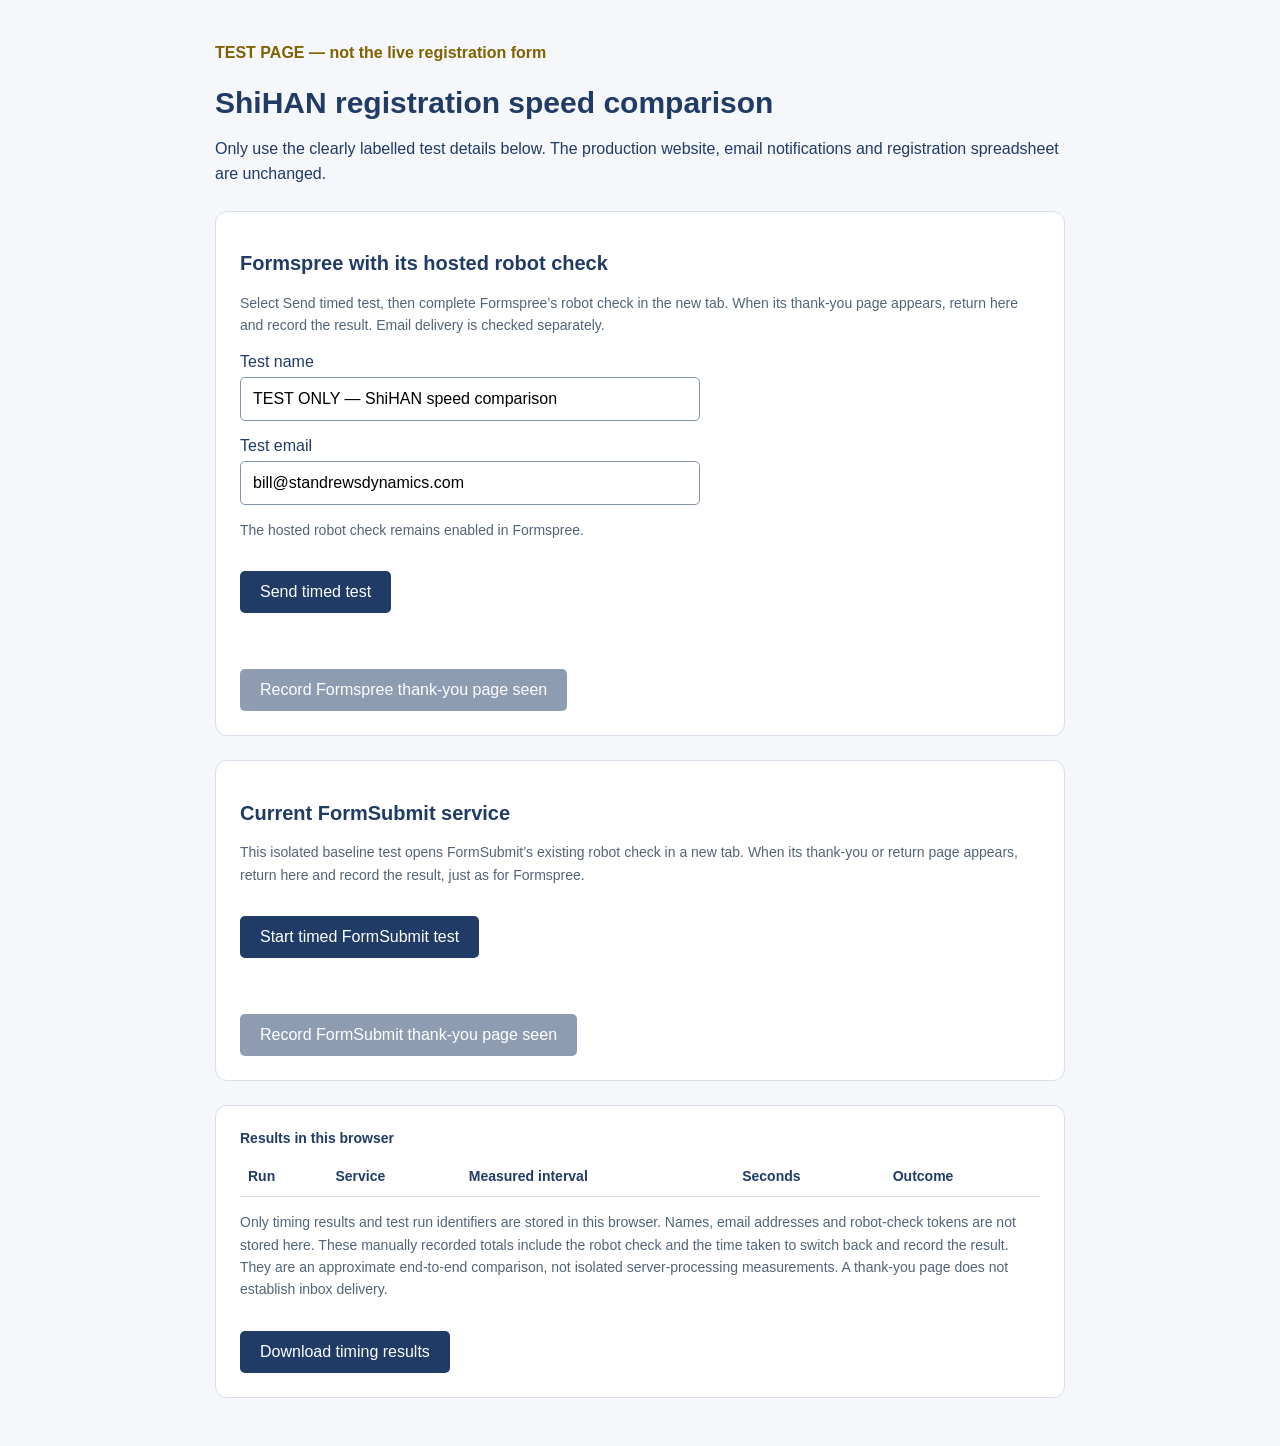
==== registration-speed-test.html @ a909e397 "Add isolated registration speed comparison page; leave live form unchanged" ====
<!doctype html>
<html lang="en">
<head>
<meta charset="utf-8">
<meta name="viewport" content="width=device-width,initial-scale=1">
<meta name="robots" content="noindex,nofollow">
<title>ShiHAN registration speed test</title>
<style>
:root{font-family:Arial,sans-serif;color:#203b66;background:#f5f7fa}*{box-sizing:border-box}body{margin:0;padding:24px}main{max-width:850px;margin:auto}h1{font-size:30px;margin-bottom:12px}h2{font-size:20px}p{line-height:1.6}section{background:white;border:1px solid #d7dfea;border-radius:12px;padding:24px;margin:24px 0}label{display:block;margin:16px 0 6px}input{font:inherit;padding:12px;border:1px solid #8192a8;border-radius:5px;width:100%;max-width:460px}button{font:inherit;background:#203b66;color:white;border:0;border-radius:5px;padding:12px 20px;margin-top:16px;cursor:pointer}button:disabled{opacity:.5;cursor:wait}.note{color:#52647a;font-size:14px}.flag{color:#806200;font-weight:bold}.result{font-weight:bold;min-height:1.5em;margin-top:16px}.trap{display:none}table{border-collapse:collapse;width:100%;font-size:14px}th,td{text-align:left;padding:12px 8px;border-bottom:1px solid #d7dfea}caption{text-align:left;font-weight:bold;margin-bottom:10px}.scroll{overflow:auto}a{color:inherit}.timer{font-variant-numeric:tabular-nums} @media(max-width:500px){body{padding:12px}section{padding:18px}}
</style>
</head>
<body><main>
<p class="flag">TEST PAGE — not the live registration form</p>
<h1>ShiHAN registration speed comparison</h1>
<p>Only use the clearly labelled test details below. The production website, email notifications and registration spreadsheet are unchanged.</p>
<section aria-labelledby="formspree-heading">
<h2 id="formspree-heading">Formspree with its hosted robot check</h2>
<p class="note">Select Send timed test, then complete Formspree’s robot check in the new tab. When its thank-you page appears, return here and record the result. Email delivery is checked separately.</p>
<form id="candidate" method="POST" target="shihan-formspree-test">
<label for="test-name">Test name</label><input id="test-name" name="name" value="TEST ONLY — ShiHAN speed comparison" required maxlength="150">
<label for="test-email">Test email</label><input id="test-email" name="email" type="email" value="bill@standrewsdynamics.com" required>
<input type="hidden" name="subject" value="TEST ONLY — ShiHAN Formspree speed comparison"><input class="trap" type="text" name="_gotcha" tabindex="-1" autocomplete="off" aria-hidden="true">

<p id="setup" class="note">The free test form is being configured. No submission is possible yet.</p>
<button id="candidate-send" disabled>Send timed test</button>
<div id="candidate-result" class="result timer" role="status" aria-live="polite"></div>
</form><button type="button" id="candidate-confirm" disabled>Record Formspree thank-you page seen</button></section>
<section aria-labelledby="baseline-heading">
<h2 id="baseline-heading">Current FormSubmit service</h2>
<p class="note">This isolated baseline test opens FormSubmit’s existing robot check in a new tab. When its thank-you or return page appears, return here and record the result, just as for Formspree.</p>
<form id="baseline" action="https://formsubmit.co/info@shihanputting.com" method="POST" target="shihan-formsubmit-test">
<input type="hidden" name="name" value="TEST ONLY — ShiHAN speed comparison baseline">
<input type="hidden" name="email" value="bill@standrewsdynamics.com">
<input type="hidden" name="_subject" value="TEST ONLY — ShiHAN speed comparison baseline">
<input type="hidden" name="_cc" value="bill@standrewsdynamics.com">
<input type="hidden" name="_template" value="table">
<input type="hidden" name="_url" value="https://www.shihanputting.com/registration-speed-test.html">
<input type="hidden" name="_next" id="baseline-next">
<input class="trap" type="text" name="_honey" tabindex="-1" autocomplete="off" aria-hidden="true">
<button>Start timed FormSubmit test</button>
<div id="baseline-result" class="result timer" role="status" aria-live="polite"></div>
</form><button type="button" id="baseline-confirm" disabled>Record FormSubmit thank-you page seen</button></section>
<section><div class="scroll"><table><caption>Results in this browser</caption><thead><tr><th>Run</th><th>Service</th><th>Measured interval</th><th>Seconds</th><th>Outcome</th></tr></thead><tbody id="results"></tbody></table></div><p class="note">Only timing results and test run identifiers are stored in this browser. Names, email addresses and robot-check tokens are not stored here. These manually recorded totals include the robot check and the time taken to switch back and record the result. They are an approximate end-to-end comparison, not isolated server-processing measurements. A thank-you page does not establish inbox delivery.</p><button id="download" type="button">Download timing results</button></section>
</main><script>
/* Public form endpoint only; no account credentials or CAPTCHA secret. */
const CONFIG={endpoint:'https://formspree.io/f/mnpdpkpe'};
const storageKey='shihan-registration-speed-hosted-results-v1';
let rows=[];try{rows=JSON.parse(localStorage.getItem(storageKey)||'[]');if(!Array.isArray(rows))rows=[];}catch{rows=[];}
function render(){const body=document.getElementById('results');body.replaceChildren();for(const r of rows){const tr=document.createElement('tr');for(const v of [r.id,r.service,r.interval,r.seconds,r.outcome]){const td=document.createElement('td');td.textContent=String(v);tr.append(td);}body.append(tr);}}
function record(r){rows.push(r);try{localStorage.setItem(storageKey,JSON.stringify(rows));}catch{}render();}
function runId(){return new Date().toISOString().replace(/[:.]/g,'-');}
render();
const baseline=document.getElementById('baseline');
document.getElementById('baseline-next').value=new URL('registration-speed-test.html?baseline_return=1',location.href).href;
if(new URLSearchParams(location.search).get('baseline_return')==='1')document.getElementById('baseline-result').textContent='FormSubmit returned to this page. Record the result in the original test tab.';
const pending={};
function wire(formId,service){const form=document.getElementById(formId),button=document.getElementById(formId+'-confirm'),result=document.getElementById(formId+'-result');
form.addEventListener('submit',e=>{if(!form.reportValidity()){e.preventDefault();return;}const id=runId();pending[formId]={id,started:Date.now()};for(const [name,value] of Object.entries({test_run:id,test_started_at:new Date().toISOString()})){let field=form.querySelector('[name="'+name+'"]');if(!field){field=document.createElement('input');field.type='hidden';field.name=name;form.append(field);}field.value=value;}button.disabled=false;result.textContent='Test started. Complete the hosted robot check, then return and record the thank-you page.';});
button.addEventListener('click',()=>{const p=pending[formId];if(!p)return;const seconds=((Date.now()-p.started)/1000).toFixed(2);record({id:p.id,service,interval:'Submit → manually recorded thank-you (includes robot check)',seconds,outcome:'Thank-you page reported',startedAt:new Date(p.started).toISOString(),confirmedAt:new Date().toISOString()});result.textContent='Recorded '+seconds+' seconds including the robot check and time to return here. Inbox delivery still needs verification.';button.disabled=true;delete pending[formId];});}
wire('candidate','Formspree');wire('baseline','FormSubmit');
if(/^https:\/\/formspree\.io\/f\/[a-zA-Z0-9]+$/.test(CONFIG.endpoint)){document.getElementById('candidate').action=CONFIG.endpoint;document.getElementById('candidate-send').disabled=false;document.getElementById('setup').textContent='The hosted robot check remains enabled in Formspree.';}else{document.getElementById('candidate').addEventListener('submit',e=>e.preventDefault());}
document.getElementById('download').addEventListener('click',()=>{const columns=['id','service','interval','seconds','outcome','startedAt','confirmedAt'];const csv=[columns,...rows.map(r=>columns.map(c=>r[c]||''))].map(row=>row.map(v=>'"'+String(v).replaceAll('"','""')+'"').join(',')).join('\r\n');const url=URL.createObjectURL(new Blob([csv],{type:'text/csv;charset=utf-8'}));const a=document.createElement('a');a.href=url;a.download='shihan-registration-speed-results.csv';a.click();URL.revokeObjectURL(url);});
</script></body></html>
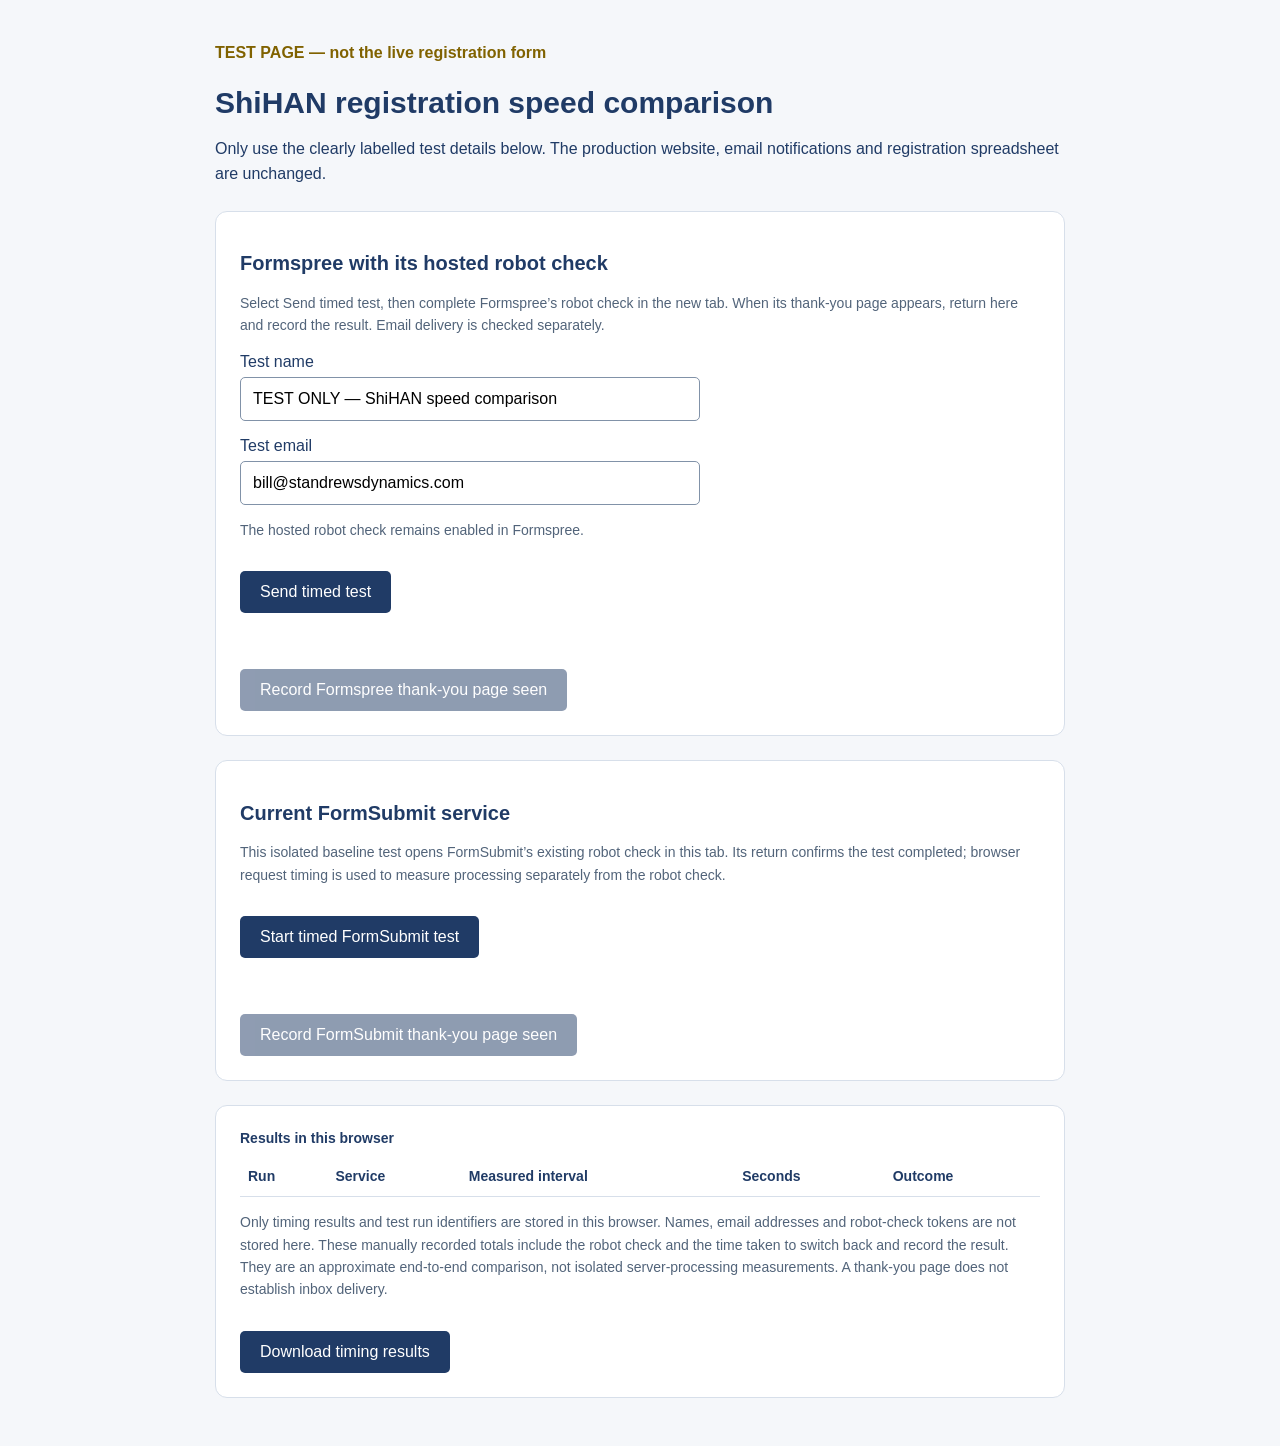
==== commit 4df2bccc: "Keep isolated baseline speed test in the same tab for timing" ====
--- a/registration-speed-test.html
+++ b/registration-speed-test.html
@@ -27,8 +27,8 @@
 </form><button type="button" id="candidate-confirm" disabled>Record Formspree thank-you page seen</button></section>
 <section aria-labelledby="baseline-heading">
 <h2 id="baseline-heading">Current FormSubmit service</h2>
-<p class="note">This isolated baseline test opens FormSubmit’s existing robot check in a new tab. When its thank-you or return page appears, return here and record the result, just as for Formspree.</p>
-<form id="baseline" action="https://formsubmit.co/info@shihanputting.com" method="POST" target="shihan-formsubmit-test">
+<p class="note">This isolated baseline test opens FormSubmit’s existing robot check in this tab. Its return confirms the test completed; browser request timing is used to measure processing separately from the robot check.</p>
+<form id="baseline" action="https://formsubmit.co/info@shihanputting.com" method="POST" target="_self">
 <input type="hidden" name="name" value="TEST ONLY — ShiHAN speed comparison baseline">
 <input type="hidden" name="email" value="bill@standrewsdynamics.com">
 <input type="hidden" name="_subject" value="TEST ONLY — ShiHAN speed comparison baseline">
@@ -52,10 +52,10 @@
 render();
 const baseline=document.getElementById('baseline');
 document.getElementById('baseline-next').value=new URL('registration-speed-test.html?baseline_return=1',location.href).href;
-if(new URLSearchParams(location.search).get('baseline_return')==='1')document.getElementById('baseline-result').textContent='FormSubmit returned to this page. Record the result in the original test tab.';
+if(new URLSearchParams(location.search).get('baseline_return')==='1'){try{const p=JSON.parse(sessionStorage.getItem('shihan-speed-baseline-pending')||'null');if(p){const seconds=((Date.now()-p.started)/1000).toFixed(2);record({id:p.id,service:'FormSubmit',interval:'Submit → return (includes robot check)',seconds,outcome:'Returned from service',startedAt:new Date(p.started).toISOString(),confirmedAt:new Date().toISOString()});document.getElementById('baseline-result').textContent='Returned after '+seconds+' seconds, including the robot check. Processing-only time is measured in the browser network log.';sessionStorage.removeItem('shihan-speed-baseline-pending');}}catch{}}
 const pending={};
 function wire(formId,service){const form=document.getElementById(formId),button=document.getElementById(formId+'-confirm'),result=document.getElementById(formId+'-result');
-form.addEventListener('submit',e=>{if(!form.reportValidity()){e.preventDefault();return;}const id=runId();pending[formId]={id,started:Date.now()};for(const [name,value] of Object.entries({test_run:id,test_started_at:new Date().toISOString()})){let field=form.querySelector('[name="'+name+'"]');if(!field){field=document.createElement('input');field.type='hidden';field.name=name;form.append(field);}field.value=value;}button.disabled=false;result.textContent='Test started. Complete the hosted robot check, then return and record the thank-you page.';});
+form.addEventListener('submit',e=>{if(!form.reportValidity()){e.preventDefault();return;}const id=runId();pending[formId]={id,started:Date.now()};if(formId==='baseline'){try{sessionStorage.setItem('shihan-speed-baseline-pending',JSON.stringify(pending[formId]));}catch{}}for(const [name,value] of Object.entries({test_run:id,test_started_at:new Date().toISOString()})){let field=form.querySelector('[name="'+name+'"]');if(!field){field=document.createElement('input');field.type='hidden';field.name=name;form.append(field);}field.value=value;}button.disabled=false;result.textContent='Test started. Complete the hosted robot check, then return and record the thank-you page.';});
 button.addEventListener('click',()=>{const p=pending[formId];if(!p)return;const seconds=((Date.now()-p.started)/1000).toFixed(2);record({id:p.id,service,interval:'Submit → manually recorded thank-you (includes robot check)',seconds,outcome:'Thank-you page reported',startedAt:new Date(p.started).toISOString(),confirmedAt:new Date().toISOString()});result.textContent='Recorded '+seconds+' seconds including the robot check and time to return here. Inbox delivery still needs verification.';button.disabled=true;delete pending[formId];});}
 wire('candidate','Formspree');wire('baseline','FormSubmit');
 if(/^https:\/\/formspree\.io\/f\/[a-zA-Z0-9]+$/.test(CONFIG.endpoint)){document.getElementById('candidate').action=CONFIG.endpoint;document.getElementById('candidate-send').disabled=false;document.getElementById('setup').textContent='The hosted robot check remains enabled in Formspree.';}else{document.getElementById('candidate').addEventListener('submit',e=>e.preventDefault());}
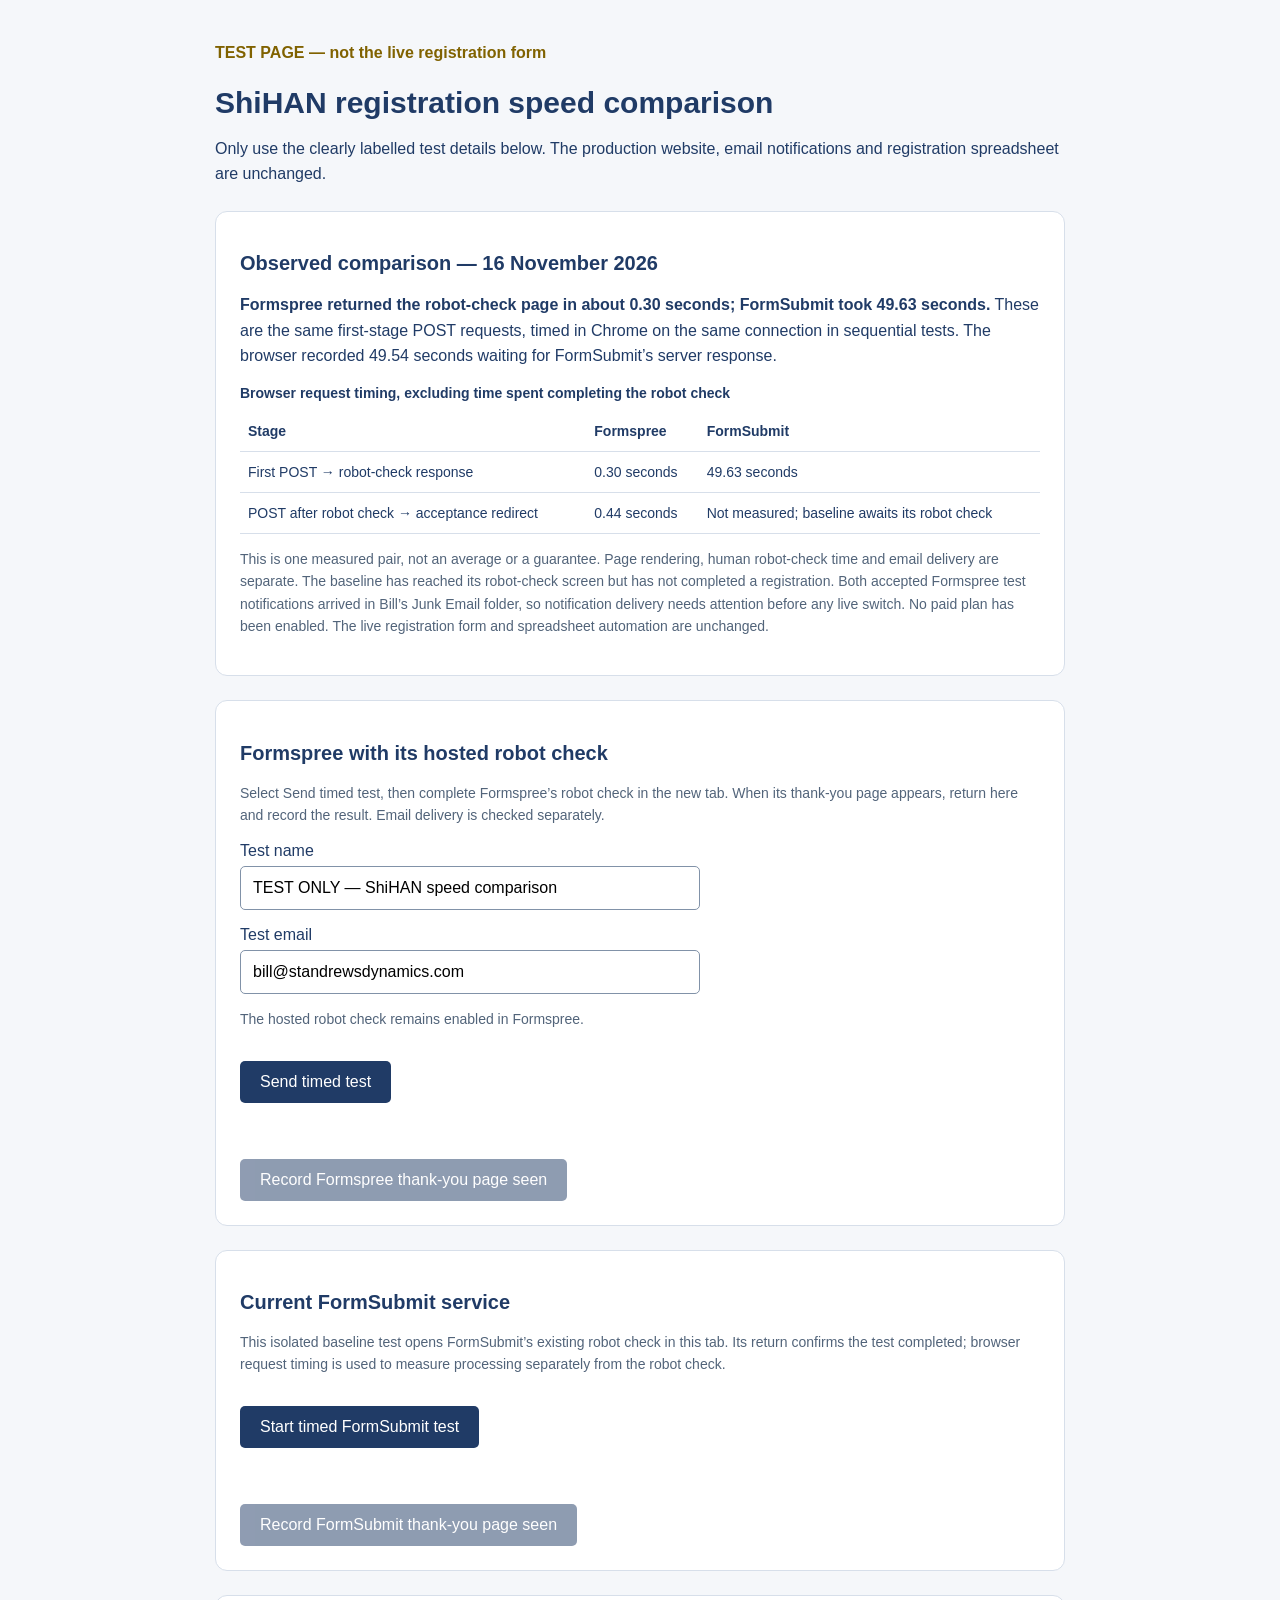
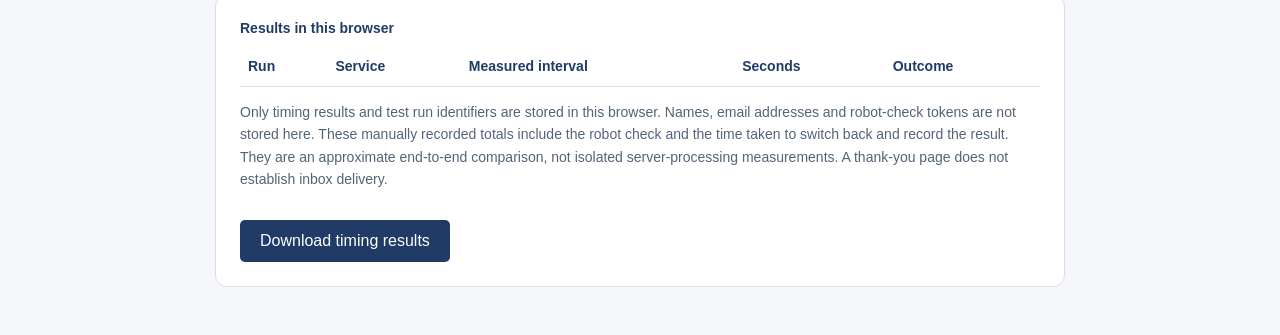
==== commit 33b95009: "Record measured first-stage registration comparison on isolated test page" ====
--- a/registration-speed-test.html
+++ b/registration-speed-test.html
@@ -13,6 +13,12 @@
 <p class="flag">TEST PAGE — not the live registration form</p>
 <h1>ShiHAN registration speed comparison</h1>
 <p>Only use the clearly labelled test details below. The production website, email notifications and registration spreadsheet are unchanged.</p>
+<section aria-labelledby="observed-heading">
+<h2 id="observed-heading">Observed comparison — 16 November 2026</h2>
+<p><strong>Formspree returned the robot-check page in about 0.30 seconds; FormSubmit took 49.63 seconds.</strong> These are the same first-stage POST requests, timed in Chrome on the same connection in sequential tests. The browser recorded 49.54 seconds waiting for FormSubmit’s server response.</p>
+<div class="scroll"><table><caption>Browser request timing, excluding time spent completing the robot check</caption><thead><tr><th>Stage</th><th>Formspree</th><th>FormSubmit</th></tr></thead><tbody><tr><td>First POST → robot-check response</td><td>0.30 seconds</td><td>49.63 seconds</td></tr><tr><td>POST after robot check → acceptance redirect</td><td>0.44 seconds</td><td>Not measured; baseline awaits its robot check</td></tr></tbody></table></div>
+<p class="note">This is one measured pair, not an average or a guarantee. Page rendering, human robot-check time and email delivery are separate. The baseline has reached its robot-check screen but has not completed a registration. Both accepted Formspree test notifications arrived in Bill’s Junk Email folder, so notification delivery needs attention before any live switch. No paid plan has been enabled. The live registration form and spreadsheet automation are unchanged.</p>
+</section>
 <section aria-labelledby="formspree-heading">
 <h2 id="formspree-heading">Formspree with its hosted robot check</h2>
 <p class="note">Select Send timed test, then complete Formspree’s robot check in the new tab. When its thank-you page appears, return here and record the result. Email delivery is checked separately.</p>
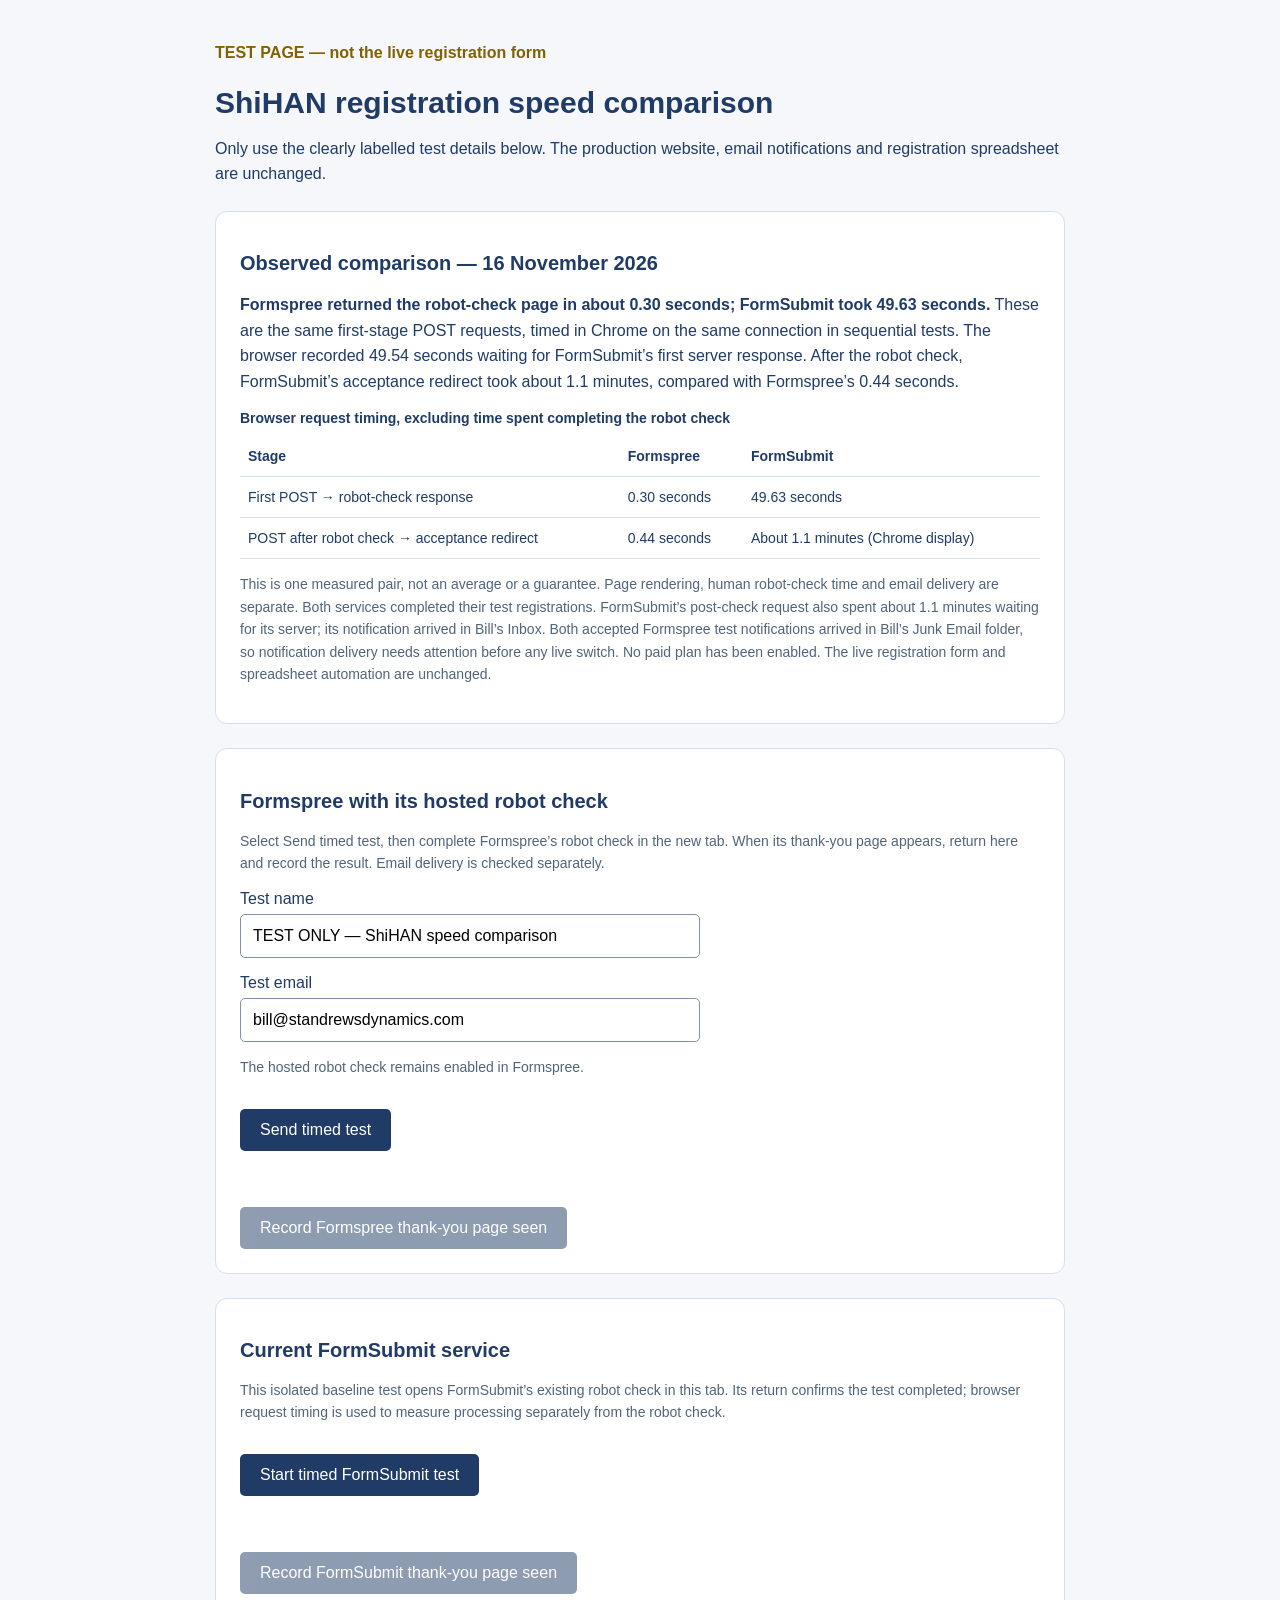
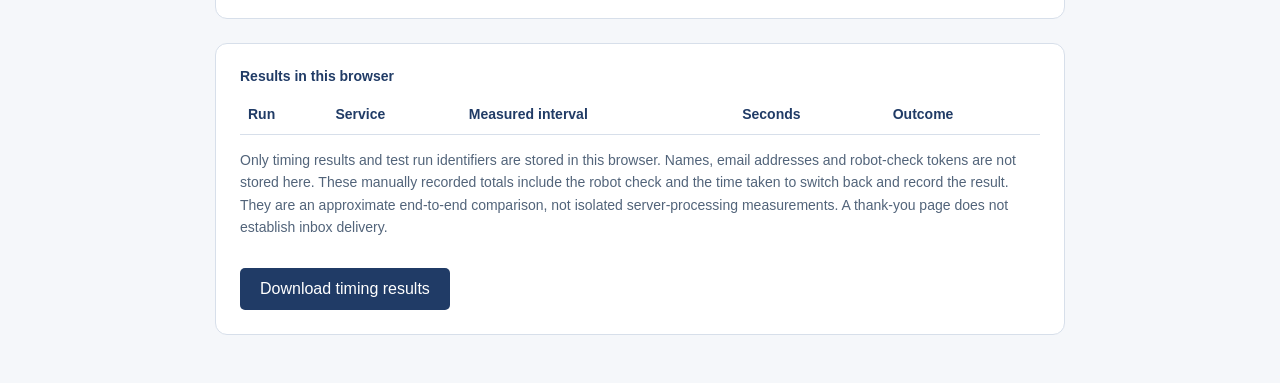
==== commit 12492a85: "Complete isolated comparison with FormSubmit post-CAPTCHA timing" ====
--- a/registration-speed-test.html
+++ b/registration-speed-test.html
@@ -15,9 +15,9 @@
 <p>Only use the clearly labelled test details below. The production website, email notifications and registration spreadsheet are unchanged.</p>
 <section aria-labelledby="observed-heading">
 <h2 id="observed-heading">Observed comparison — 16 November 2026</h2>
-<p><strong>Formspree returned the robot-check page in about 0.30 seconds; FormSubmit took 49.63 seconds.</strong> These are the same first-stage POST requests, timed in Chrome on the same connection in sequential tests. The browser recorded 49.54 seconds waiting for FormSubmit’s server response.</p>
-<div class="scroll"><table><caption>Browser request timing, excluding time spent completing the robot check</caption><thead><tr><th>Stage</th><th>Formspree</th><th>FormSubmit</th></tr></thead><tbody><tr><td>First POST → robot-check response</td><td>0.30 seconds</td><td>49.63 seconds</td></tr><tr><td>POST after robot check → acceptance redirect</td><td>0.44 seconds</td><td>Not measured; baseline awaits its robot check</td></tr></tbody></table></div>
-<p class="note">This is one measured pair, not an average or a guarantee. Page rendering, human robot-check time and email delivery are separate. The baseline has reached its robot-check screen but has not completed a registration. Both accepted Formspree test notifications arrived in Bill’s Junk Email folder, so notification delivery needs attention before any live switch. No paid plan has been enabled. The live registration form and spreadsheet automation are unchanged.</p>
+<p><strong>Formspree returned the robot-check page in about 0.30 seconds; FormSubmit took 49.63 seconds.</strong> These are the same first-stage POST requests, timed in Chrome on the same connection in sequential tests. The browser recorded 49.54 seconds waiting for FormSubmit’s first server response. After the robot check, FormSubmit’s acceptance redirect took about 1.1 minutes, compared with Formspree’s 0.44 seconds.</p>
+<div class="scroll"><table><caption>Browser request timing, excluding time spent completing the robot check</caption><thead><tr><th>Stage</th><th>Formspree</th><th>FormSubmit</th></tr></thead><tbody><tr><td>First POST → robot-check response</td><td>0.30 seconds</td><td>49.63 seconds</td></tr><tr><td>POST after robot check → acceptance redirect</td><td>0.44 seconds</td><td>About 1.1 minutes (Chrome display)</td></tr></tbody></table></div>
+<p class="note">This is one measured pair, not an average or a guarantee. Page rendering, human robot-check time and email delivery are separate. Both services completed their test registrations. FormSubmit’s post-check request also spent about 1.1 minutes waiting for its server; its notification arrived in Bill’s Inbox. Both accepted Formspree test notifications arrived in Bill’s Junk Email folder, so notification delivery needs attention before any live switch. No paid plan has been enabled. The live registration form and spreadsheet automation are unchanged.</p>
 </section>
 <section aria-labelledby="formspree-heading">
 <h2 id="formspree-heading">Formspree with its hosted robot check</h2>
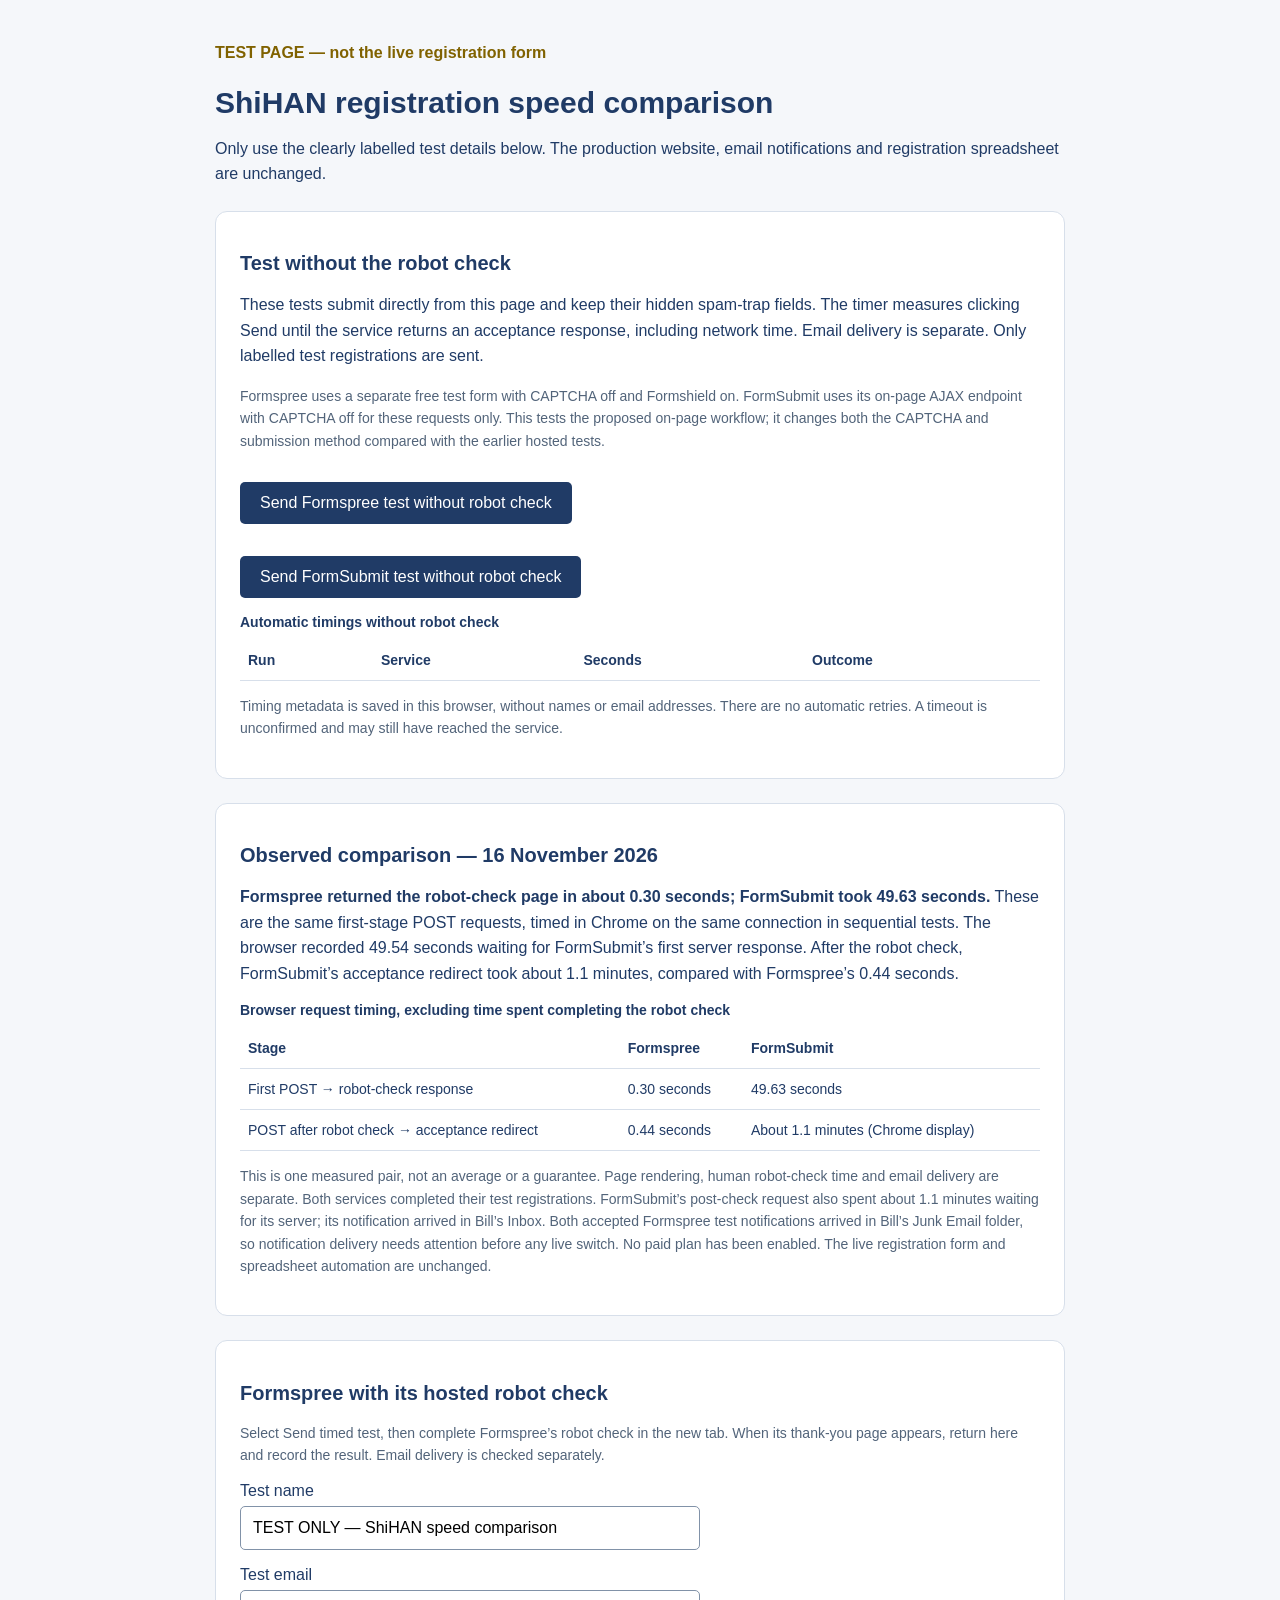
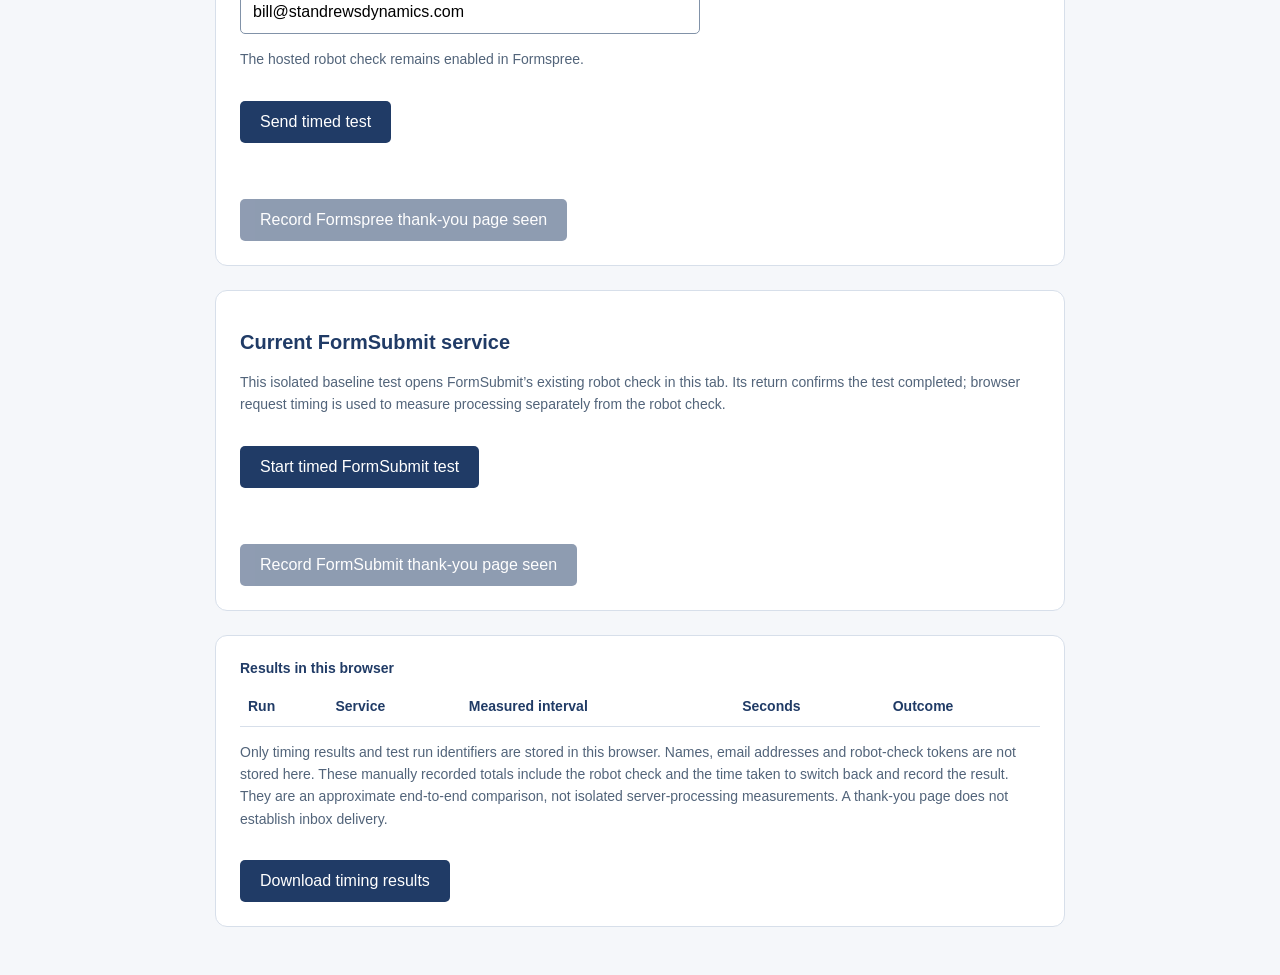
==== commit 73a22329: "Add isolated no-CAPTCHA timed tests with honeypots retained" ====
--- a/registration-speed-test.html
+++ b/registration-speed-test.html
@@ -13,6 +13,15 @@
 <p class="flag">TEST PAGE — not the live registration form</p>
 <h1>ShiHAN registration speed comparison</h1>
 <p>Only use the clearly labelled test details below. The production website, email notifications and registration spreadsheet are unchanged.</p>
+<section aria-labelledby="no-robot-heading">
+<h2 id="no-robot-heading">Test without the robot check</h2>
+<p>These tests submit directly from this page and keep their hidden spam-trap fields. The timer measures clicking Send until the service returns an acceptance response, including network time. Email delivery is separate. Only labelled test registrations are sent.</p>
+<p class="note">Formspree uses a separate free test form with CAPTCHA off and Formshield on. FormSubmit uses its on-page AJAX endpoint with CAPTCHA off for these requests only. This tests the proposed on-page workflow; it changes both the CAPTCHA and submission method compared with the earlier hosted tests.</p>
+<form id="no-robot-formspree"><input type="hidden" name="name" value="TEST ONLY — ShiHAN no-robot speed comparison"><input type="hidden" name="email" value="bill@standrewsdynamics.com"><input type="hidden" name="subject" value="TEST ONLY — ShiHAN no-robot speed comparison"><input class="trap" type="text" name="_gotcha" tabindex="-1" autocomplete="off" aria-hidden="true"><button>Send Formspree test without robot check</button><p id="no-robot-formspree-status" role="status" aria-live="polite"></p></form>
+<form id="no-robot-formsubmit"><input type="hidden" name="name" value="TEST ONLY — ShiHAN no-robot speed comparison"><input type="hidden" name="email" value="bill@standrewsdynamics.com"><input type="hidden" name="_subject" value="TEST ONLY — ShiHAN no-robot speed comparison"><input type="hidden" name="_cc" value="bill@standrewsdynamics.com"><input type="hidden" name="_captcha" value="false"><input type="hidden" name="_template" value="table"><input type="hidden" name="_url" value="https://www.shihanputting.com/registration-speed-test.html"><input class="trap" type="text" name="_honey" tabindex="-1" autocomplete="off" aria-hidden="true"><button>Send FormSubmit test without robot check</button><p id="no-robot-formsubmit-status" role="status" aria-live="polite"></p></form>
+<div class="scroll"><table><caption>Automatic timings without robot check</caption><thead><tr><th>Run</th><th>Service</th><th>Seconds</th><th>Outcome</th></tr></thead><tbody id="no-robot-results"></tbody></table></div>
+<p class="note">Timing metadata is saved in this browser, without names or email addresses. There are no automatic retries. A timeout is unconfirmed and may still have reached the service.</p>
+</section>
 <section aria-labelledby="observed-heading">
 <h2 id="observed-heading">Observed comparison — 16 November 2026</h2>
 <p><strong>Formspree returned the robot-check page in about 0.30 seconds; FormSubmit took 49.63 seconds.</strong> These are the same first-stage POST requests, timed in Chrome on the same connection in sequential tests. The browser recorded 49.54 seconds waiting for FormSubmit’s first server response. After the robot check, FormSubmit’s acceptance redirect took about 1.1 minutes, compared with Formspree’s 0.44 seconds.</p>
@@ -66,4 +75,17 @@
 wire('candidate','Formspree');wire('baseline','FormSubmit');
 if(/^https:\/\/formspree\.io\/f\/[a-zA-Z0-9]+$/.test(CONFIG.endpoint)){document.getElementById('candidate').action=CONFIG.endpoint;document.getElementById('candidate-send').disabled=false;document.getElementById('setup').textContent='The hosted robot check remains enabled in Formspree.';}else{document.getElementById('candidate').addEventListener('submit',e=>e.preventDefault());}
 document.getElementById('download').addEventListener('click',()=>{const columns=['id','service','interval','seconds','outcome','startedAt','confirmedAt'];const csv=[columns,...rows.map(r=>columns.map(c=>r[c]||''))].map(row=>row.map(v=>'"'+String(v).replaceAll('"','""')+'"').join(',')).join('\r\n');const url=URL.createObjectURL(new Blob([csv],{type:'text/csv;charset=utf-8'}));const a=document.createElement('a');a.href=url;a.download='shihan-registration-speed-results.csv';a.click();URL.revokeObjectURL(url);});
+</script><script>
+(()=>{
+const key='shihan-no-robot-speed-v1';let results=[];try{results=JSON.parse(localStorage.getItem(key)||'[]');if(!Array.isArray(results))results=[];}catch{}
+function render(){const body=document.getElementById('no-robot-results');body.replaceChildren();for(const r of results){const tr=document.createElement('tr');for(const v of [r.id,r.service,r.seconds,r.outcome]){const td=document.createElement('td');td.textContent=String(v);tr.append(td);}body.append(tr);}}
+render();
+for(const [service,endpoint] of [['formspree','https://formspree.io/f/xeagabdg'],['formsubmit','https://formsubmit.co/ajax/info@shihanputting.com']]){
+const form=document.getElementById('no-robot-'+service);form.addEventListener('submit',async e=>{
+e.preventDefault();const status=document.getElementById(form.id+'-status'),buttons=document.querySelectorAll('#no-robot-formspree button,#no-robot-formsubmit button');buttons.forEach(b=>b.disabled=true);
+const id=new Date().toISOString(),body=new URLSearchParams(new FormData(form));body.set('test_run',id);body.set('test_started_at',id);
+const controller=new AbortController(),start=performance.now();const clock=setInterval(()=>{status.textContent='Waiting for acceptance… '+((performance.now()-start)/1000).toFixed(1)+' seconds';},100);const timeout=setTimeout(()=>controller.abort(),180000);
+let outcome='Unconfirmed',httpStatus=null;try{const response=await fetch(endpoint,{method:'POST',headers:{Accept:'application/json'},body,signal:controller.signal});httpStatus=response.status;const data=await response.json();const accepted=response.ok&&(service==='formspree'?data.ok===true:(data.success===true||data.success==='true'));outcome=accepted?'Accepted':('Not accepted (HTTP '+response.status+')');}catch(error){outcome=error.name==='AbortError'?'Unconfirmed — 180-second timeout':'Unconfirmed — connection or response error';}finally{clearInterval(clock);clearTimeout(timeout);const seconds=((performance.now()-start)/1000).toFixed(3);results.push({id,service,seconds,outcome,httpStatus});try{localStorage.setItem(key,JSON.stringify(results));}catch{}render();status.textContent=outcome+' after '+seconds+' seconds. Inbox delivery is checked separately.';buttons.forEach(b=>b.disabled=false);}
+});}
+})();
 </script></body></html>
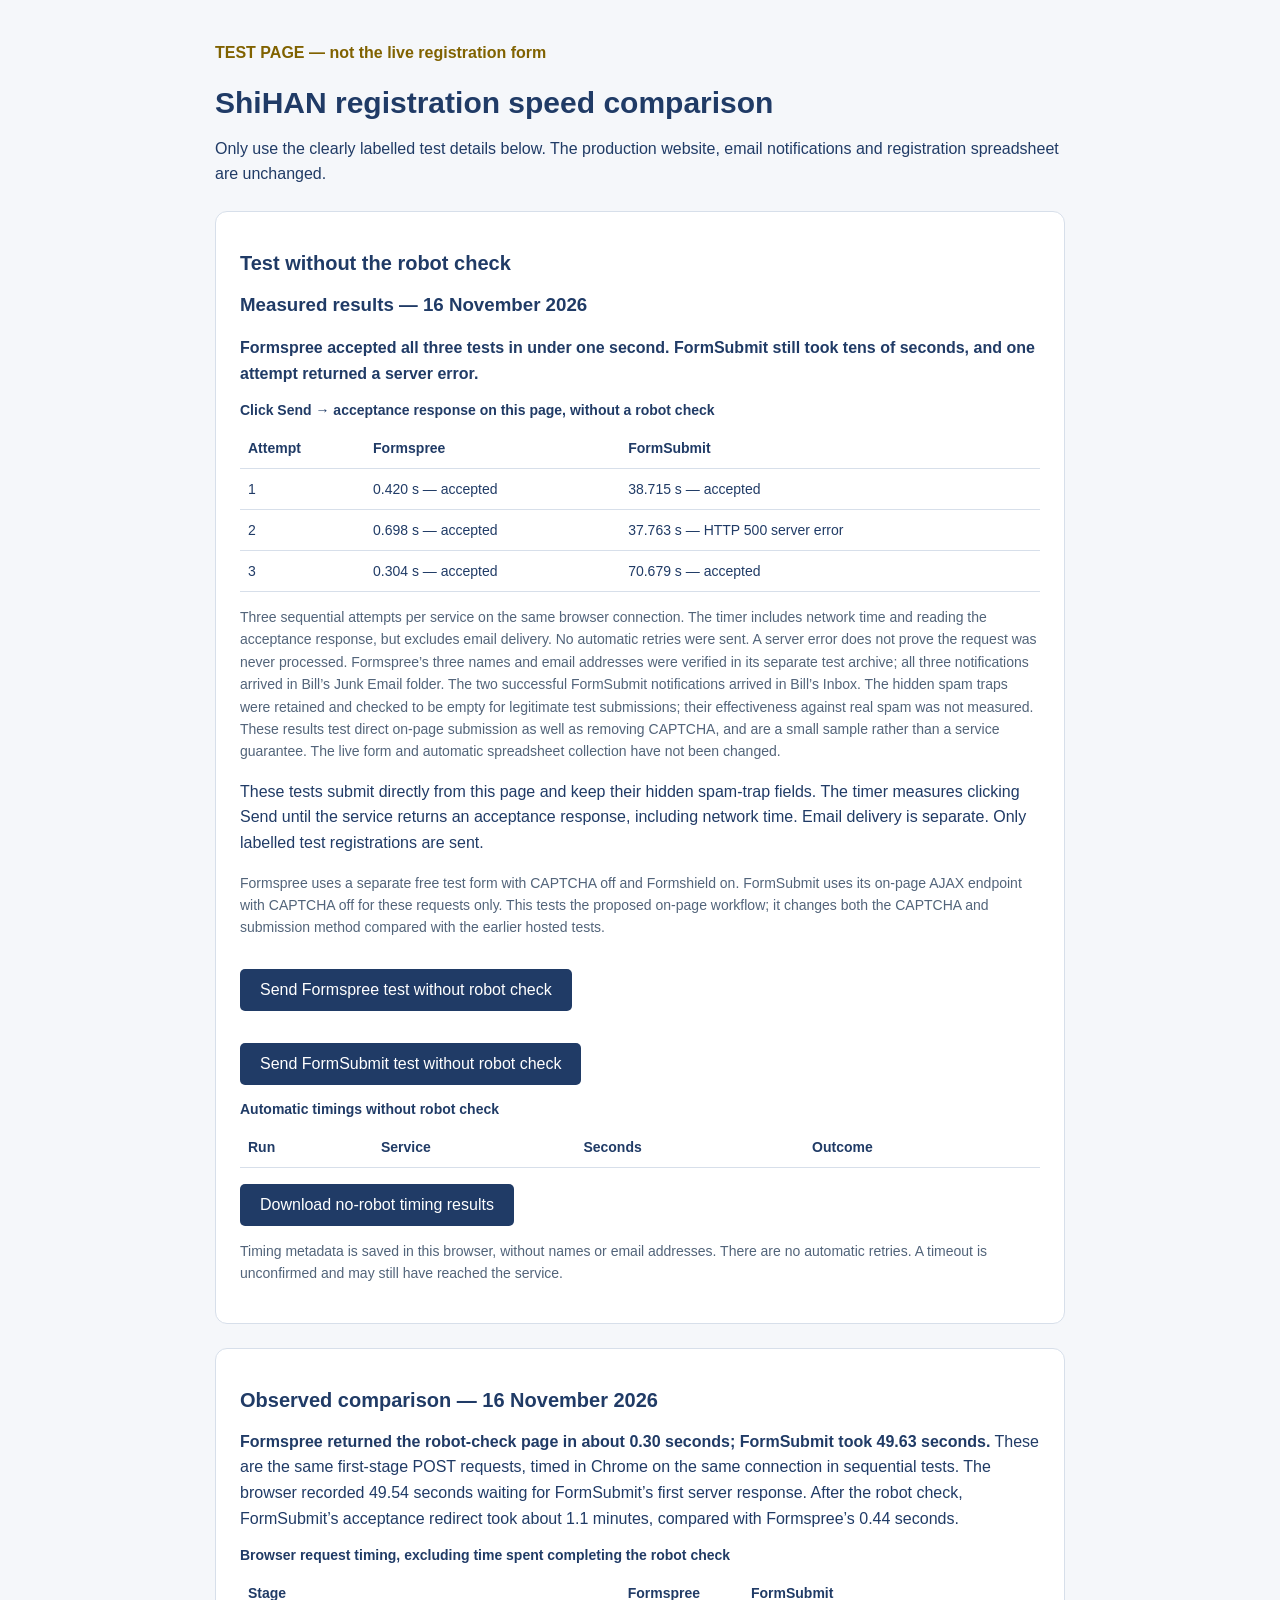
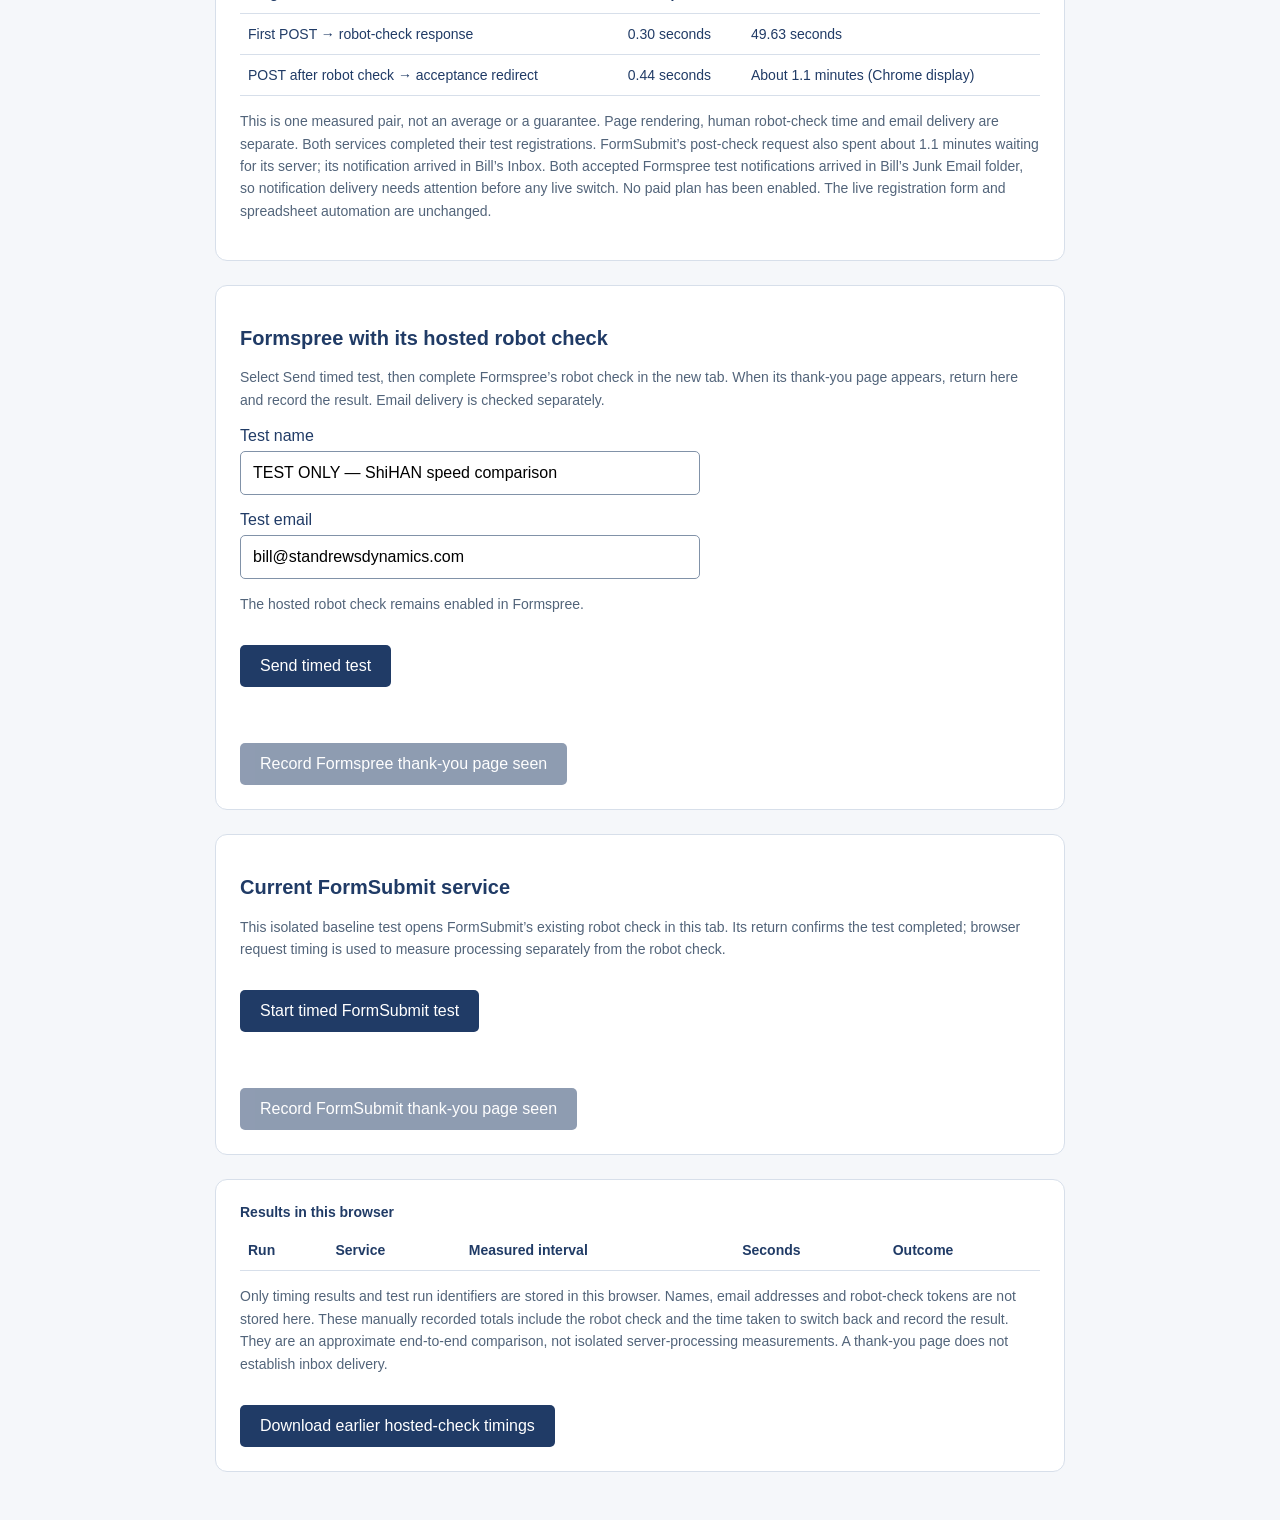
==== commit 6416edde: "Record six no-CAPTCHA timing results and preserve production registration" ====
--- a/registration-speed-test.html
+++ b/registration-speed-test.html
@@ -15,12 +15,13 @@
 <p>Only use the clearly labelled test details below. The production website, email notifications and registration spreadsheet are unchanged.</p>
 <section aria-labelledby="no-robot-heading">
 <h2 id="no-robot-heading">Test without the robot check</h2>
+<div id="no-robot-observed"><h3>Measured results — 16 November 2026</h3><p><strong>Formspree accepted all three tests in under one second. FormSubmit still took tens of seconds, and one attempt returned a server error.</strong></p><div class="scroll"><table><caption>Click Send → acceptance response on this page, without a robot check</caption><thead><tr><th>Attempt</th><th>Formspree</th><th>FormSubmit</th></tr></thead><tbody><tr><td>1</td><td>0.420 s — accepted</td><td>38.715 s — accepted</td></tr><tr><td>2</td><td>0.698 s — accepted</td><td>37.763 s — HTTP 500 server error</td></tr><tr><td>3</td><td>0.304 s — accepted</td><td>70.679 s — accepted</td></tr></tbody></table></div><p class="note">Three sequential attempts per service on the same browser connection. The timer includes network time and reading the acceptance response, but excludes email delivery. No automatic retries were sent. A server error does not prove the request was never processed. Formspree’s three names and email addresses were verified in its separate test archive; all three notifications arrived in Bill’s Junk Email folder. The two successful FormSubmit notifications arrived in Bill’s Inbox. The hidden spam traps were retained and checked to be empty for legitimate test submissions; their effectiveness against real spam was not measured. These results test direct on-page submission as well as removing CAPTCHA, and are a small sample rather than a service guarantee. The live form and automatic spreadsheet collection have not been changed.</p></div>
 <p>These tests submit directly from this page and keep their hidden spam-trap fields. The timer measures clicking Send until the service returns an acceptance response, including network time. Email delivery is separate. Only labelled test registrations are sent.</p>
 <p class="note">Formspree uses a separate free test form with CAPTCHA off and Formshield on. FormSubmit uses its on-page AJAX endpoint with CAPTCHA off for these requests only. This tests the proposed on-page workflow; it changes both the CAPTCHA and submission method compared with the earlier hosted tests.</p>
 <form id="no-robot-formspree"><input type="hidden" name="name" value="TEST ONLY — ShiHAN no-robot speed comparison"><input type="hidden" name="email" value="bill@standrewsdynamics.com"><input type="hidden" name="subject" value="TEST ONLY — ShiHAN no-robot speed comparison"><input class="trap" type="text" name="_gotcha" tabindex="-1" autocomplete="off" aria-hidden="true"><button>Send Formspree test without robot check</button><p id="no-robot-formspree-status" role="status" aria-live="polite"></p></form>
 <form id="no-robot-formsubmit"><input type="hidden" name="name" value="TEST ONLY — ShiHAN no-robot speed comparison"><input type="hidden" name="email" value="bill@standrewsdynamics.com"><input type="hidden" name="_subject" value="TEST ONLY — ShiHAN no-robot speed comparison"><input type="hidden" name="_cc" value="bill@standrewsdynamics.com"><input type="hidden" name="_captcha" value="false"><input type="hidden" name="_template" value="table"><input type="hidden" name="_url" value="https://www.shihanputting.com/registration-speed-test.html"><input class="trap" type="text" name="_honey" tabindex="-1" autocomplete="off" aria-hidden="true"><button>Send FormSubmit test without robot check</button><p id="no-robot-formsubmit-status" role="status" aria-live="polite"></p></form>
 <div class="scroll"><table><caption>Automatic timings without robot check</caption><thead><tr><th>Run</th><th>Service</th><th>Seconds</th><th>Outcome</th></tr></thead><tbody id="no-robot-results"></tbody></table></div>
-<p class="note">Timing metadata is saved in this browser, without names or email addresses. There are no automatic retries. A timeout is unconfirmed and may still have reached the service.</p>
+<button type="button" id="no-robot-download">Download no-robot timing results</button><p class="note">Timing metadata is saved in this browser, without names or email addresses. There are no automatic retries. A timeout is unconfirmed and may still have reached the service.</p>
 </section>
 <section aria-labelledby="observed-heading">
 <h2 id="observed-heading">Observed comparison — 16 November 2026</h2>
@@ -55,7 +56,7 @@
 <button>Start timed FormSubmit test</button>
 <div id="baseline-result" class="result timer" role="status" aria-live="polite"></div>
 </form><button type="button" id="baseline-confirm" disabled>Record FormSubmit thank-you page seen</button></section>
-<section><div class="scroll"><table><caption>Results in this browser</caption><thead><tr><th>Run</th><th>Service</th><th>Measured interval</th><th>Seconds</th><th>Outcome</th></tr></thead><tbody id="results"></tbody></table></div><p class="note">Only timing results and test run identifiers are stored in this browser. Names, email addresses and robot-check tokens are not stored here. These manually recorded totals include the robot check and the time taken to switch back and record the result. They are an approximate end-to-end comparison, not isolated server-processing measurements. A thank-you page does not establish inbox delivery.</p><button id="download" type="button">Download timing results</button></section>
+<section><div class="scroll"><table><caption>Results in this browser</caption><thead><tr><th>Run</th><th>Service</th><th>Measured interval</th><th>Seconds</th><th>Outcome</th></tr></thead><tbody id="results"></tbody></table></div><p class="note">Only timing results and test run identifiers are stored in this browser. Names, email addresses and robot-check tokens are not stored here. These manually recorded totals include the robot check and the time taken to switch back and record the result. They are an approximate end-to-end comparison, not isolated server-processing measurements. A thank-you page does not establish inbox delivery.</p><button id="download" type="button">Download earlier hosted-check timings</button></section>
 </main><script>
 /* Public form endpoint only; no account credentials or CAPTCHA secret. */
 const CONFIG={endpoint:'https://formspree.io/f/mnpdpkpe'};
@@ -80,6 +81,7 @@
 const key='shihan-no-robot-speed-v1';let results=[];try{results=JSON.parse(localStorage.getItem(key)||'[]');if(!Array.isArray(results))results=[];}catch{}
 function render(){const body=document.getElementById('no-robot-results');body.replaceChildren();for(const r of results){const tr=document.createElement('tr');for(const v of [r.id,r.service,r.seconds,r.outcome]){const td=document.createElement('td');td.textContent=String(v);tr.append(td);}body.append(tr);}}
 render();
+document.getElementById('no-robot-download').addEventListener('click',()=>{const columns=['id','service','seconds','outcome','httpStatus'];const csv=[columns,...results.map(r=>columns.map(k=>r[k]??''))].map(row=>row.map(v=>'"'+String(v).replaceAll('"','""')+'"').join(',')).join('\r\n');const url=URL.createObjectURL(new Blob([csv],{type:'text/csv;charset=utf-8'}));const link=document.createElement('a');link.href=url;link.download='shihan-no-robot-timings.csv';link.click();URL.revokeObjectURL(url);});
 for(const [service,endpoint] of [['formspree','https://formspree.io/f/xeagabdg'],['formsubmit','https://formsubmit.co/ajax/info@shihanputting.com']]){
 const form=document.getElementById('no-robot-'+service);form.addEventListener('submit',async e=>{
 e.preventDefault();const status=document.getElementById(form.id+'-status'),buttons=document.querySelectorAll('#no-robot-formspree button,#no-robot-formsubmit button');buttons.forEach(b=>b.disabled=true);
